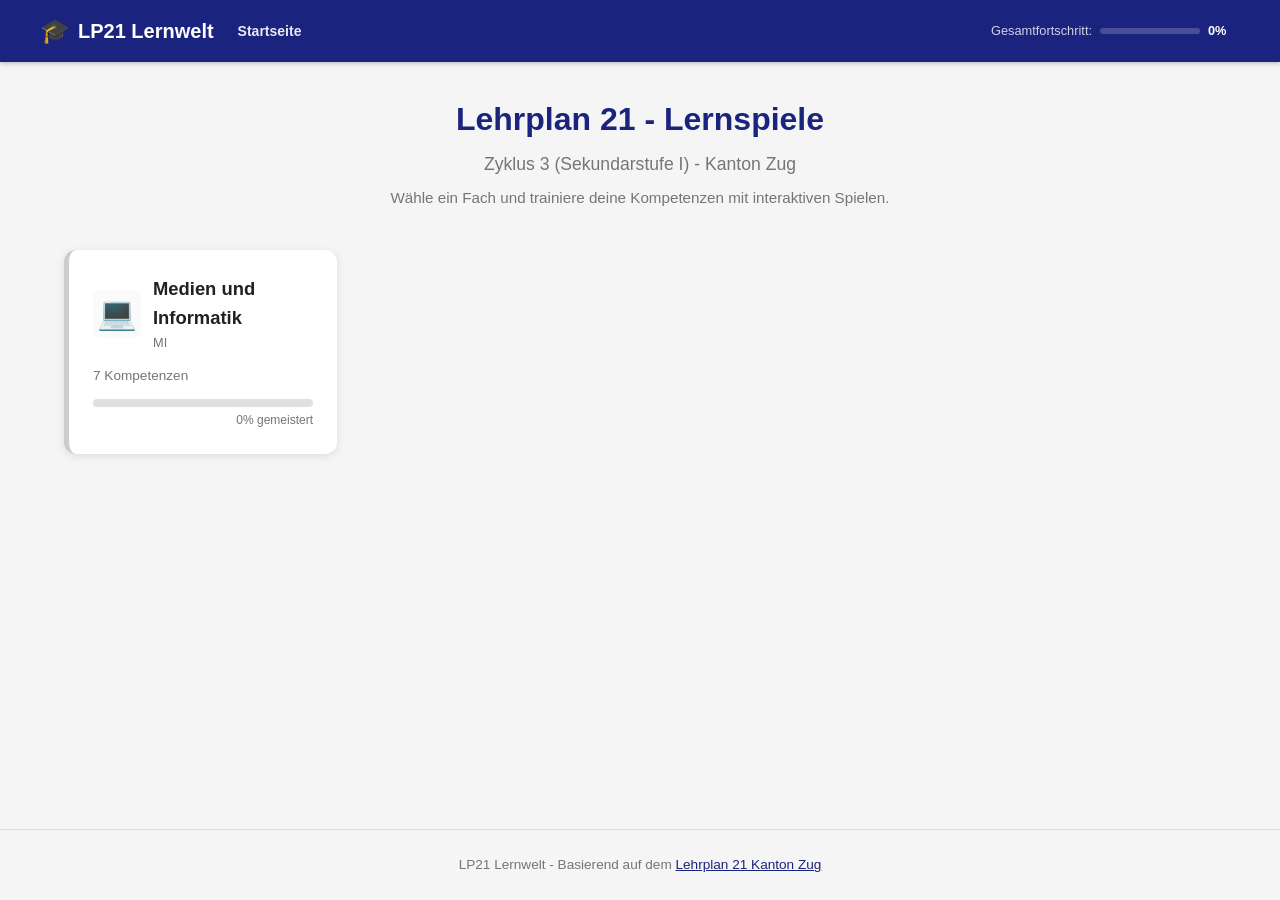
==== pages/fach.html @ 20833da2 "Initial: LP21 Lernwelt Fundament mit 10 Spieltypen und MI-Beispieldaten - index.html, fach.html, spi" ====
<!DOCTYPE html>
<html lang="de">
<head>
    <meta charset="UTF-8">
    <meta name="viewport" content="width=device-width, initial-scale=1.0">
    <title>LP21 Lernwelt</title>
    <link rel="stylesheet" href="../css/main.css">
</head>
<body>
    <header class="site-header">
        <div class="header-inner">
            <a href="../index.html" class="logo">
                <span class="logo-icon">🎓</span>
                <span class="logo-text">LP21 Lernwelt</span>
            </a>
            <nav class="breadcrumb" id="breadcrumb">
                <a href="../index.html" class="breadcrumb-item">Startseite</a>
                <span class="breadcrumb-item active" id="breadcrumbFach">Fach</span>
            </nav>
        </div>
    </header>

    <main class="container">
        <div class="fach-header" id="fachHeader">
            <span class="fach-header-icon" id="fachIcon"></span>
            <div class="fach-header-info">
                <h1 id="fachName">Lädt...</h1>
                <p id="fachDesc"></p>
            </div>
        </div>

        <div id="bereicheContainer">
            <!-- Dynamisch generiert -->
        </div>
    </main>

    <footer class="site-footer">
        <p>LP21 Lernwelt - Basierend auf dem <a href="https://zg.lehrplan.ch/" target="_blank">Lehrplan 21 Kanton Zug</a></p>
    </footer>

    <script src="../js/utils/storage.js"></script>
    <script src="../js/utils/dom-helpers.js"></script>
    <script src="../js/utils/feedback.js"></script>
    <script src="../js/game-engine.js"></script>
    <script>
        document.addEventListener('DOMContentLoaded', async () => {
            const fachId = DOM.getParam('fach');
            if (!fachId) { location.href = '../index.html'; return; }

            try {
                const data = await GameEngine.loadFaecher();
                const fach = GameEngine.findFach(data, fachId);
                if (!fach) { location.href = '../index.html'; return; }

                renderFachPage(fach);
            } catch (err) {
                document.getElementById('bereicheContainer').innerHTML =
                    '<p style="color:#f44336;">Fehler beim Laden.</p>';
                console.error(err);
            }
        });

        function renderFachPage(fach) {
            document.title = `${fach.name} - LP21 Lernwelt`;
            document.documentElement.style.setProperty('--fach-farbe', fach.farbe);

            DOM.$('#fachIcon').textContent = fach.icon;
            DOM.$('#fachName').textContent = fach.name;
            DOM.$('#fachDesc').textContent = `${fach.kuerzel} - Zyklus 3`;
            DOM.$('#breadcrumbFach').textContent = fach.name;
            DOM.$('#fachHeader').style.borderColor = fach.farbe;

            const container = DOM.$('#bereicheContainer');
            container.innerHTML = '';

            for (const bereich of fach.bereiche || []) {
                const section = DOM.create('section', { class: 'bereich-section' }, [
                    DOM.create('h2', { class: 'bereich-title', text: `${bereich.code} ${bereich.name}` })
                ]);

                const grid = DOM.create('div', { class: 'kompetenz-grid' });

                for (const k of bereich.kompetenzen || []) {
                    const progress = LP21Storage.getProgress(fach.id, k.id);

                    const card = DOM.create('a', {
                        class: 'kompetenz-card animate-fade-in',
                        href: `spiel.html?fach=${fach.id}&kompetenz=${k.id}&typ=${k.spieltyp}`
                    }, [
                        DOM.create('div', { class: 'kompetenz-code', text: k.code }),
                        DOM.create('div', { class: 'kompetenz-name', text: k.name }),
                        DOM.create('div', { class: 'kompetenz-beschreibung', text: k.beschreibung }),
                        DOM.create('div', { class: 'kompetenz-footer' }, [
                            DOM.create('span', { class: 'kompetenz-spieltyp', text: k.spieltyp }),
                            DOM.create('span', {
                                class: 'kompetenz-sterne',
                                html: Feedback.starsHTML(progress.sterne)
                            })
                        ])
                    ]);

                    grid.appendChild(card);
                }

                section.appendChild(grid);
                container.appendChild(section);
            }
        }
    </script>
</body>
</html>
---- css/main.css ----
/* === LP21 Lernwelt - Main Styles === */

:root {
    --primary: #1a237e;
    --primary-light: #534bae;
    --bg: #f5f5f5;
    --bg-card: #ffffff;
    --text: #212121;
    --text-light: #757575;
    --shadow: 0 2px 8px rgba(0,0,0,0.1);
    --shadow-hover: 0 4px 16px rgba(0,0,0,0.15);
    --radius: 12px;
    --radius-sm: 8px;
    --transition: 0.2s ease;
}

* {
    margin: 0;
    padding: 0;
    box-sizing: border-box;
}

body {
    font-family: -apple-system, BlinkMacSystemFont, 'Segoe UI', Roboto, sans-serif;
    background: var(--bg);
    color: var(--text);
    line-height: 1.6;
    min-height: 100vh;
    display: flex;
    flex-direction: column;
}

/* === Header === */
.site-header {
    background: var(--primary);
    color: white;
    padding: 0.75rem 1.5rem;
    position: sticky;
    top: 0;
    z-index: 100;
    box-shadow: 0 2px 4px rgba(0,0,0,0.2);
}

.header-inner {
    max-width: 1200px;
    margin: 0 auto;
    display: flex;
    align-items: center;
    gap: 1.5rem;
    flex-wrap: wrap;
}

.logo {
    display: flex;
    align-items: center;
    gap: 0.5rem;
    text-decoration: none;
    color: white;
    font-weight: 700;
    font-size: 1.25rem;
    flex-shrink: 0;
}

.logo-icon {
    font-size: 1.5rem;
}

.breadcrumb {
    display: flex;
    align-items: center;
    gap: 0.5rem;
    font-size: 0.875rem;
    opacity: 0.9;
}

.breadcrumb-item {
    color: rgba(255,255,255,0.7);
    text-decoration: none;
}

.breadcrumb-item:hover:not(.active) {
    color: white;
}

.breadcrumb-item.active {
    color: white;
    font-weight: 600;
}

.breadcrumb-item + .breadcrumb-item::before {
    content: "›";
    margin-right: 0.5rem;
    color: rgba(255,255,255,0.5);
}

.header-progress {
    margin-left: auto;
    display: flex;
    align-items: center;
    gap: 0.5rem;
    font-size: 0.8rem;
}

.progress-label {
    opacity: 0.8;
}

.progress-bar-mini {
    width: 100px;
    height: 6px;
    background: rgba(255,255,255,0.2);
    border-radius: 3px;
    overflow: hidden;
}

.progress-bar-fill {
    height: 100%;
    background: #4caf50;
    border-radius: 3px;
    transition: width 0.5s ease;
}

.progress-percent {
    font-weight: 600;
    min-width: 2.5em;
}

/* === Main Container === */
.container {
    max-width: 1200px;
    margin: 0 auto;
    padding: 2rem 1.5rem;
    flex: 1;
    width: 100%;
}

/* === Hero === */
.hero {
    text-align: center;
    margin-bottom: 2.5rem;
}

.hero h1 {
    font-size: 2rem;
    color: var(--primary);
    margin-bottom: 0.25rem;
}

.hero p {
    color: var(--text-light);
    font-size: 1.1rem;
}

.hero-sub {
    margin-top: 0.5rem;
    font-size: 0.95rem !important;
}

/* === Fach Grid === */
.fach-grid {
    display: grid;
    grid-template-columns: repeat(auto-fill, minmax(260px, 1fr));
    gap: 1.25rem;
}

.fach-card {
    background: var(--bg-card);
    border-radius: var(--radius);
    padding: 1.5rem;
    box-shadow: var(--shadow);
    transition: transform var(--transition), box-shadow var(--transition);
    cursor: pointer;
    text-decoration: none;
    color: inherit;
    display: flex;
    flex-direction: column;
    border-left: 5px solid var(--fach-farbe, #ccc);
}

.fach-card:hover {
    transform: translateY(-3px);
    box-shadow: var(--shadow-hover);
}

.fach-card-header {
    display: flex;
    align-items: center;
    gap: 0.75rem;
    margin-bottom: 0.75rem;
}

.fach-icon {
    font-size: 2rem;
    width: 48px;
    height: 48px;
    display: flex;
    align-items: center;
    justify-content: center;
    background: color-mix(in srgb, var(--fach-farbe, #ccc) 10%, white);
    border-radius: var(--radius-sm);
    flex-shrink: 0;
}

.fach-name {
    font-size: 1.15rem;
    font-weight: 700;
    color: var(--text);
}

.fach-kuerzel {
    font-size: 0.8rem;
    color: var(--text-light);
}

.fach-meta {
    font-size: 0.85rem;
    color: var(--text-light);
    margin-bottom: 0.75rem;
}

.fach-progress {
    margin-top: auto;
}

.progress-bar {
    width: 100%;
    height: 8px;
    background: #e0e0e0;
    border-radius: 4px;
    overflow: hidden;
    margin-bottom: 0.25rem;
}

.progress-bar .progress-bar-fill {
    background: var(--fach-farbe, #4caf50);
}

.progress-text {
    font-size: 0.75rem;
    color: var(--text-light);
    text-align: right;
}

/* === Kompetenz-Liste (fach.html) === */
.fach-header {
    display: flex;
    align-items: center;
    gap: 1rem;
    margin-bottom: 2rem;
    padding-bottom: 1rem;
    border-bottom: 3px solid var(--fach-farbe, #ccc);
}

.fach-header-icon {
    font-size: 2.5rem;
}

.fach-header-info h1 {
    font-size: 1.75rem;
    color: var(--text);
}

.fach-header-info p {
    color: var(--text-light);
}

.bereich-section {
    margin-bottom: 2rem;
}

.bereich-title {
    font-size: 1.2rem;
    color: var(--primary);
    margin-bottom: 1rem;
    padding: 0.5rem 0;
    border-bottom: 1px solid #e0e0e0;
}

.kompetenz-grid {
    display: grid;
    grid-template-columns: repeat(auto-fill, minmax(300px, 1fr));
    gap: 1rem;
}

.kompetenz-card {
    background: var(--bg-card);
    border-radius: var(--radius-sm);
    padding: 1.25rem;
    box-shadow: var(--shadow);
    transition: transform var(--transition), box-shadow var(--transition);
    cursor: pointer;
    text-decoration: none;
    color: inherit;
    display: flex;
    flex-direction: column;
    gap: 0.5rem;
}

.kompetenz-card:hover {
    transform: translateY(-2px);
    box-shadow: var(--shadow-hover);
}

.kompetenz-code {
    font-size: 0.75rem;
    font-weight: 700;
    color: var(--fach-farbe, var(--primary));
    text-transform: uppercase;
    letter-spacing: 0.05em;
}

.kompetenz-name {
    font-weight: 600;
    font-size: 0.95rem;
}

.kompetenz-beschreibung {
    font-size: 0.8rem;
    color: var(--text-light);
    display: -webkit-box;
    -webkit-line-clamp: 3;
    -webkit-box-orient: vertical;
    overflow: hidden;
}

.kompetenz-footer {
    display: flex;
    align-items: center;
    justify-content: space-between;
    margin-top: auto;
    padding-top: 0.5rem;
}

.kompetenz-spieltyp {
    font-size: 0.75rem;
    padding: 0.2rem 0.5rem;
    background: #f0f0f0;
    border-radius: 4px;
    color: var(--text-light);
}

.kompetenz-sterne {
    font-size: 1rem;
    color: #e0e0e0;
}

.kompetenz-sterne .earned {
    color: #ffc107;
}

/* === Footer === */
.site-footer {
    text-align: center;
    padding: 1.5rem;
    color: var(--text-light);
    font-size: 0.85rem;
    border-top: 1px solid #e0e0e0;
    margin-top: auto;
}

.site-footer a {
    color: var(--primary);
}

/* === Responsive === */
@media (max-width: 768px) {
    .header-inner {
        gap: 0.75rem;
    }

    .header-progress {
        display: none;
    }

    .hero h1 {
        font-size: 1.5rem;
    }

    .fach-grid {
        grid-template-columns: 1fr 1fr;
        gap: 0.75rem;
    }

    .fach-card {
        padding: 1rem;
    }

    .kompetenz-grid {
        grid-template-columns: 1fr;
    }
}

@media (max-width: 480px) {
    .fach-grid {
        grid-template-columns: 1fr;
    }

    .breadcrumb {
        display: none;
    }
}
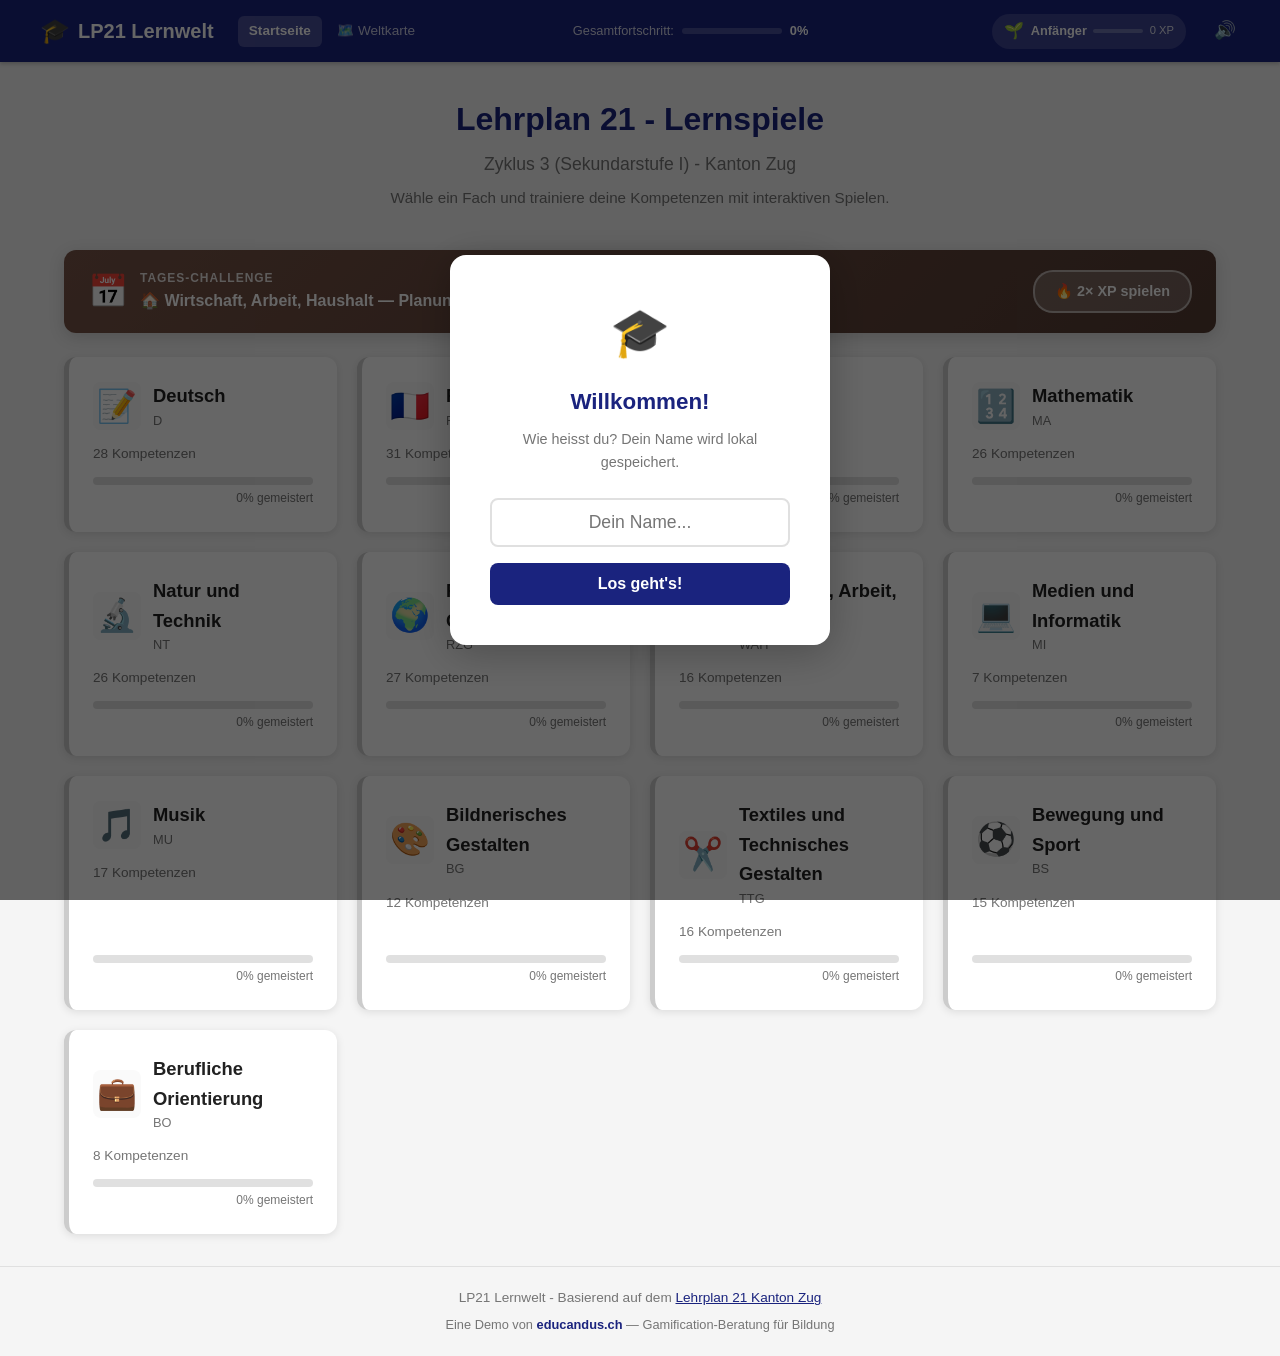
==== commit 92c721aa: "Add full gamification system (Phase 1-4) Phase 1: XP/Level-System, Streak/Combo, Sound-Effekte (Web " ====
--- a/pages/fach.html
+++ b/pages/fach.html
@@ -5,6 +5,7 @@
     <meta name="viewport" content="width=device-width, initial-scale=1.0">
     <title>LP21 Lernwelt</title>
     <link rel="stylesheet" href="../css/main.css">
+    <link rel="stylesheet" href="../css/progress-map.css">
 </head>
 <body>
     <header class="site-header">
@@ -13,10 +14,17 @@
                 <span class="logo-icon">🎓</span>
                 <span class="logo-text">LP21 Lernwelt</span>
             </a>
+            <nav class="site-nav">
+                <a href="../index.html" class="site-nav-link">Startseite</a>
+                <a href="weltkarte.html" class="site-nav-link">🗺️ Weltkarte</a>
+            </nav>
             <nav class="breadcrumb" id="breadcrumb">
                 <a href="../index.html" class="breadcrumb-item">Startseite</a>
                 <span class="breadcrumb-item active" id="breadcrumbFach">Fach</span>
             </nav>
+            <div id="playerNameContainer"></div>
+            <div id="levelBadgeContainer"></div>
+            <div id="soundToggleContainer"></div>
         </div>
     </header>
 
@@ -29,21 +37,52 @@
             </div>
         </div>
 
-        <div id="bereicheContainer">
-            <!-- Dynamisch generiert -->
+        <!-- View Toggle -->
+        <div class="view-toggle" id="viewToggle">
+            <button class="view-toggle-btn active" id="btnGrid" onclick="setView('grid')">
+                ☰ Listenansicht
+            </button>
+            <button class="view-toggle-btn" id="btnMap" onclick="setView('map')">
+                🗺️ Lernlandkarte
+            </button>
         </div>
+
+        <!-- Grid View -->
+        <div id="bereicheContainer"></div>
+
+        <!-- Map View -->
+        <div id="mapContainer" style="display:none;"></div>
     </main>
 
     <footer class="site-footer">
         <p>LP21 Lernwelt - Basierend auf dem <a href="https://zg.lehrplan.ch/" target="_blank">Lehrplan 21 Kanton Zug</a></p>
+        <p class="footer-educandus">Eine Demo von <a href="https://www.educandus.ch" target="_blank">educandus.ch</a> — Gamification-Beratung für Bildung</p>
     </footer>
 
     <script src="../js/utils/storage.js"></script>
+    <script src="../js/utils/xp-system.js"></script>
+    <script src="../js/utils/streak.js"></script>
+    <script src="../js/utils/sound.js"></script>
+    <script src="../js/utils/achievements.js"></script>
+    <script src="../js/utils/difficulty.js"></script>
+    <script src="../js/utils/player.js"></script>
+    <script src="../js/utils/daily-challenge.js"></script>
+    <script src="../js/utils/unlock-system.js"></script>
+    <script src="../js/utils/progress-map.js"></script>
+    <script src="../js/utils/story.js"></script>
     <script src="../js/utils/dom-helpers.js"></script>
     <script src="../js/utils/feedback.js"></script>
     <script src="../js/game-engine.js"></script>
     <script>
+        let _currentFach = null;
+        let _currentView = LP21Storage.getSettings().fachView || 'grid';
+        let _dailyChallenge = null;
+
         document.addEventListener('DOMContentLoaded', async () => {
+            Player.init('playerNameContainer');
+            XPSystem.renderBadge('levelBadgeContainer');
+            SoundManager.renderToggle('soundToggleContainer');
+
             const fachId = DOM.getParam('fach');
             if (!fachId) { location.href = '../index.html'; return; }
 
@@ -52,7 +91,11 @@
                 const fach = GameEngine.findFach(data, fachId);
                 if (!fach) { location.href = '../index.html'; return; }
 
-                renderFachPage(fach);
+                _currentFach = fach;
+                _dailyChallenge = DailyChallenge.getToday(data.faecher);
+
+                renderFachHeader(fach);
+                setView(_currentView);
             } catch (err) {
                 document.getElementById('bereicheContainer').innerHTML =
                     '<p style="color:#f44336;">Fehler beim Laden.</p>';
@@ -60,16 +103,35 @@
             }
         });
 
-        function renderFachPage(fach) {
+        function setView(view) {
+            _currentView = view;
+            LP21Storage.saveSetting('fachView', view);
+
+            document.getElementById('bereicheContainer').style.display = view === 'grid' ? '' : 'none';
+            document.getElementById('mapContainer').style.display = view === 'map' ? '' : 'none';
+            document.getElementById('btnGrid').classList.toggle('active', view === 'grid');
+            document.getElementById('btnMap').classList.toggle('active', view === 'map');
+
+            if (!_currentFach) return;
+
+            if (view === 'grid') {
+                renderGridView(_currentFach);
+            } else {
+                renderMapView(_currentFach);
+            }
+        }
+
+        function renderFachHeader(fach) {
             document.title = `${fach.name} - LP21 Lernwelt`;
             document.documentElement.style.setProperty('--fach-farbe', fach.farbe);
-
             DOM.$('#fachIcon').textContent = fach.icon;
             DOM.$('#fachName').textContent = fach.name;
             DOM.$('#fachDesc').textContent = `${fach.kuerzel} - Zyklus 3`;
             DOM.$('#breadcrumbFach').textContent = fach.name;
             DOM.$('#fachHeader').style.borderColor = fach.farbe;
+        }
 
+        function renderGridView(fach) {
             const container = DOM.$('#bereicheContainer');
             container.innerHTML = '';
 
@@ -77,35 +139,55 @@
                 const section = DOM.create('section', { class: 'bereich-section' }, [
                     DOM.create('h2', { class: 'bereich-title', text: `${bereich.code} ${bereich.name}` })
                 ]);
+                const grid = DOM.create('div', { class: 'kompetenz-grid' });
+                const kompetenzen = bereich.kompetenzen || [];
 
-                const grid = DOM.create('div', { class: 'kompetenz-grid' });
+                kompetenzen.forEach((k, i) => {
+                    const progress = LP21Storage.getProgress(fach.id, k.id);
+                    const unlocked = UnlockSystem.isEnabled()
+                        ? UnlockSystem.isUnlocked(fach.id, kompetenzen, i)
+                        : true;
+                    const isDaily = _dailyChallenge
+                        && _dailyChallenge.fachId === fach.id
+                        && _dailyChallenge.kompetenzId === k.id;
 
-                for (const k of bereich.kompetenzen || []) {
-                    const progress = LP21Storage.getProgress(fach.id, k.id);
-
-                    const card = DOM.create('a', {
-                        class: 'kompetenz-card animate-fade-in',
-                        href: `spiel.html?fach=${fach.id}&kompetenz=${k.id}&typ=${k.spieltyp}`
-                    }, [
-                        DOM.create('div', { class: 'kompetenz-code', text: k.code }),
-                        DOM.create('div', { class: 'kompetenz-name', text: k.name }),
-                        DOM.create('div', { class: 'kompetenz-beschreibung', text: k.beschreibung }),
-                        DOM.create('div', { class: 'kompetenz-footer' }, [
-                            DOM.create('span', { class: 'kompetenz-spieltyp', text: k.spieltyp }),
-                            DOM.create('span', {
-                                class: 'kompetenz-sterne',
-                                html: Feedback.starsHTML(progress.sterne)
-                            })
-                        ])
-                    ]);
-
-                    grid.appendChild(card);
-                }
+                    if (unlocked) {
+                        const card = DOM.create('a', {
+                            class: `kompetenz-card animate-fade-in${isDaily ? ' kompetenz-card-daily' : ''}`,
+                            href: `spiel.html?fach=${fach.id}&kompetenz=${k.id}&typ=${k.spieltyp}${isDaily ? '&daily=1' : ''}`
+                        }, [
+                            DOM.create('div', { class: 'kompetenz-code', text: k.code }),
+                            DOM.create('div', { class: 'kompetenz-name', text: k.name }),
+                            DOM.create('div', { class: 'kompetenz-beschreibung', text: k.beschreibung }),
+                            DOM.create('div', { class: 'kompetenz-footer' }, [
+                                DOM.create('span', { class: 'kompetenz-spieltyp', text: k.spieltyp }),
+                                DOM.create('span', {
+                                    class: 'kompetenz-sterne',
+                                    html: Feedback.starsHTML(progress.sterne)
+                                })
+                            ]),
+                            ...(isDaily ? [DOM.create('div', { class: 'kompetenz-daily-badge', text: '📅 Tages-Challenge · 2× XP' })] : [])
+                        ]);
+                        grid.appendChild(card);
+                    } else {
+                        const locked = DOM.create('div', { class: 'kompetenz-card kompetenz-card-locked' }, [
+                            DOM.create('div', { class: 'kompetenz-code', text: k.code }),
+                            DOM.create('div', { class: 'kompetenz-name', text: k.name }),
+                            DOM.create('div', { class: 'kompetenz-lock-info', text: '🔒 Schliesse die vorherige Kompetenz ab (1 Stern)' })
+                        ]);
+                        grid.appendChild(locked);
+                    }
+                });
 
                 section.appendChild(grid);
                 container.appendChild(section);
             }
         }
+
+        function renderMapView(fach) {
+            const container = DOM.$('#mapContainer');
+            ProgressMap.render(container, fach, _dailyChallenge);
+        }
     </script>
 </body>
 </html>
--- a/css/main.css
+++ b/css/main.css
@@ -30,6 +30,35 @@
     flex-direction: column;
 }
 
+/* === Site Navigation (inside header) === */
+.site-nav {
+    display: flex;
+    align-items: center;
+    gap: 0.25rem;
+}
+
+.site-nav-link {
+    color: rgba(255,255,255,0.75);
+    text-decoration: none;
+    font-size: 0.85rem;
+    font-weight: 500;
+    padding: 0.3rem 0.7rem;
+    border-radius: 6px;
+    transition: all 0.2s;
+    white-space: nowrap;
+}
+
+.site-nav-link:hover {
+    color: white;
+    background: rgba(255,255,255,0.15);
+}
+
+.site-nav-link.active {
+    color: white;
+    background: rgba(255,255,255,0.2);
+    font-weight: 600;
+}
+
 /* === Header === */
 .site-header {
     background: var(--primary);
@@ -241,6 +270,111 @@
     text-align: right;
 }
 
+/* === Daily Challenge Banner === */
+#dailyBannerContainer {
+    margin-bottom: 1.5rem;
+}
+
+.daily-banner {
+    background: linear-gradient(135deg, var(--daily-color, #ff9800), color-mix(in srgb, var(--daily-color, #ff9800) 70%, #000));
+    border-radius: var(--radius);
+    padding: 1rem 1.5rem;
+    color: white;
+    box-shadow: 0 4px 16px rgba(0,0,0,0.15);
+}
+
+.daily-banner-done {
+    opacity: 0.7;
+}
+
+.daily-banner-inner {
+    display: flex;
+    align-items: center;
+    justify-content: space-between;
+    gap: 1rem;
+    flex-wrap: wrap;
+}
+
+.daily-banner-left {
+    display: flex;
+    align-items: center;
+    gap: 0.75rem;
+}
+
+.daily-icon {
+    font-size: 2rem;
+    flex-shrink: 0;
+}
+
+.daily-label {
+    font-size: 0.75rem;
+    font-weight: 700;
+    text-transform: uppercase;
+    letter-spacing: 0.08em;
+    opacity: 0.85;
+}
+
+.daily-name {
+    font-size: 1rem;
+    font-weight: 600;
+}
+
+.daily-play-btn {
+    display: inline-flex;
+    align-items: center;
+    padding: 0.5rem 1.25rem;
+    background: rgba(255,255,255,0.2);
+    border: 2px solid rgba(255,255,255,0.5);
+    border-radius: 20px;
+    color: white;
+    text-decoration: none;
+    font-weight: 700;
+    font-size: 0.9rem;
+    transition: background 0.2s;
+    white-space: nowrap;
+}
+
+.daily-play-btn:hover {
+    background: rgba(255,255,255,0.35);
+}
+
+.daily-done {
+    font-size: 0.95rem;
+    font-weight: 600;
+    opacity: 0.9;
+}
+
+/* === Locked Kompetenz Card === */
+.kompetenz-card-locked {
+    opacity: 0.45;
+    cursor: not-allowed;
+    pointer-events: none;
+    background: #f5f5f5;
+}
+
+.kompetenz-lock-info {
+    font-size: 0.78rem;
+    color: var(--text-light);
+    margin-top: 0.25rem;
+}
+
+/* === Daily Challenge Card Badge === */
+.kompetenz-card-daily {
+    border-left: 4px solid #ff9800 !important;
+    box-shadow: 0 2px 12px rgba(255,152,0,0.2);
+}
+
+.kompetenz-daily-badge {
+    font-size: 0.72rem;
+    color: #e65100;
+    font-weight: 700;
+    margin-top: 0.25rem;
+    padding: 0.2rem 0.5rem;
+    background: #fff3e0;
+    border-radius: 4px;
+    display: inline-block;
+}
+
 /* === Kompetenz-Liste (fach.html) === */
 .fach-header {
     display: flex;
@@ -348,10 +482,188 @@
     color: #ffc107;
 }
 
+/* === Level Badge (Header) === */
+#levelBadgeContainer {
+    margin-left: auto;
+    display: flex;
+    align-items: center;
+    gap: 0.5rem;
+}
+
+.level-badge {
+    display: flex;
+    align-items: center;
+    gap: 0.4rem;
+    background: rgba(255,255,255,0.15);
+    border-radius: 20px;
+    padding: 0.3rem 0.75rem;
+    font-size: 0.8rem;
+    color: white;
+    white-space: nowrap;
+}
+
+.level-icon {
+    font-size: 1rem;
+}
+
+.level-name {
+    font-weight: 600;
+}
+
+.xp-bar {
+    width: 50px;
+    height: 4px;
+    background: rgba(255,255,255,0.25);
+    border-radius: 2px;
+    overflow: hidden;
+}
+
+.xp-bar-fill {
+    height: 100%;
+    background: #ffc107;
+    border-radius: 2px;
+    transition: width 0.5s ease;
+}
+
+.xp-text {
+    font-size: 0.7rem;
+    opacity: 0.85;
+}
+
+/* === Player Name === */
+.player-greeting {
+    font-size: 0.8rem;
+    color: rgba(255,255,255,0.85);
+    white-space: nowrap;
+    cursor: pointer;
+    padding: 0.25rem 0.5rem;
+    border-radius: 4px;
+    transition: background 0.2s;
+}
+
+.player-greeting:hover {
+    background: rgba(255,255,255,0.15);
+}
+
+/* === Name Modal === */
+.name-modal-overlay {
+    position: fixed;
+    inset: 0;
+    background: rgba(0,0,0,0.6);
+    display: flex;
+    align-items: center;
+    justify-content: center;
+    z-index: 600;
+    opacity: 0;
+    visibility: hidden;
+    transition: all 0.3s ease;
+}
+
+.name-modal-overlay.visible {
+    opacity: 1;
+    visibility: visible;
+}
+
+.name-modal-card {
+    background: white;
+    border-radius: 16px;
+    padding: 2.5rem;
+    text-align: center;
+    max-width: 380px;
+    width: 90%;
+    box-shadow: 0 8px 40px rgba(0,0,0,0.25);
+    transform: scale(0.9);
+    transition: transform 0.3s ease;
+}
+
+.name-modal-overlay.visible .name-modal-card {
+    transform: scale(1);
+}
+
+.name-modal-icon {
+    font-size: 3rem;
+    margin-bottom: 0.75rem;
+}
+
+.name-modal-title {
+    font-size: 1.4rem;
+    font-weight: 700;
+    color: var(--primary);
+    margin-bottom: 0.5rem;
+}
+
+.name-modal-sub {
+    color: var(--text-light);
+    font-size: 0.9rem;
+    margin-bottom: 1.5rem;
+}
+
+.name-modal-input {
+    width: 100%;
+    padding: 0.75rem 1rem;
+    font-size: 1.1rem;
+    border: 2px solid #e0e0e0;
+    border-radius: 8px;
+    outline: none;
+    text-align: center;
+    font-family: inherit;
+    transition: border-color 0.2s;
+    margin-bottom: 1rem;
+}
+
+.name-modal-input:focus {
+    border-color: var(--primary);
+}
+
+.name-modal-btn {
+    width: 100%;
+    padding: 0.75rem;
+    background: var(--primary);
+    color: white;
+    border: none;
+    border-radius: 8px;
+    font-size: 1rem;
+    font-weight: 600;
+    cursor: pointer;
+    transition: filter 0.2s;
+}
+
+.name-modal-btn:hover {
+    filter: brightness(1.1);
+}
+
+/* === Sound Toggle === */
+#soundToggleContainer {
+    display: flex;
+    align-items: center;
+}
+
+.sound-toggle {
+    background: none;
+    border: none;
+    font-size: 1.1rem;
+    cursor: pointer;
+    padding: 0.25rem;
+    border-radius: 4px;
+    line-height: 1;
+    transition: opacity 0.2s;
+}
+
+.sound-toggle:hover {
+    opacity: 0.75;
+}
+
+/* === Player Name === */
+.player-name {
+    font-size: 0.8rem;
+    color: rgba(255,255,255,0.85);
+    white-space: nowrap;
+}
+
 /* === Footer === */
 .site-footer {
     text-align: center;
-    padding: 1.5rem;
+    padding: 1.25rem 1.5rem;
     color: var(--text-light);
     font-size: 0.85rem;
     border-top: 1px solid #e0e0e0;
@@ -362,13 +674,45 @@
     color: var(--primary);
 }
 
+.footer-educandus {
+    margin-top: 0.4rem;
+    font-size: 0.8rem;
+}
+
+.footer-educandus a {
+    color: var(--primary);
+    font-weight: 600;
+    text-decoration: none;
+}
+
+.footer-educandus a:hover {
+    text-decoration: underline;
+}
+
 /* === Responsive === */
 @media (max-width: 768px) {
     .header-inner {
-        gap: 0.75rem;
+        gap: 0.5rem;
     }
 
     .header-progress {
+        display: none;
+    }
+
+    .site-nav {
+        gap: 0.1rem;
+    }
+
+    .site-nav-link {
+        font-size: 0.75rem;
+        padding: 0.25rem 0.45rem;
+    }
+
+    .player-greeting {
+        display: none;
+    }
+
+    .xp-bar, .xp-text {
         display: none;
     }
 
@@ -398,4 +742,8 @@
     .breadcrumb {
         display: none;
     }
-}
+
+    .site-nav .site-nav-link:not(.active) {
+        display: none;
+    }
+}
--- a/css/progress-map.css
+++ b/css/progress-map.css
@@ -0,0 +1,225 @@
+/* === LP21 Lernwelt - Progress Map (Lernlandkarte) === */
+
+.progress-map {
+    display: flex;
+    flex-direction: column;
+    gap: 2rem;
+}
+
+/* === Section (one per Bereich) === */
+.map-section {
+    background: var(--bg-card);
+    border-radius: var(--radius);
+    padding: 1.5rem;
+    box-shadow: var(--shadow);
+}
+
+.map-section-title {
+    font-size: 1rem;
+    font-weight: 700;
+    color: var(--primary);
+    margin-bottom: 1.25rem;
+    padding-bottom: 0.5rem;
+    border-bottom: 2px solid var(--fach-farbe, #e0e0e0);
+}
+
+/* === Path (horizontal scroll on mobile) === */
+.map-path {
+    display: flex;
+    align-items: flex-start;
+    gap: 0;
+    overflow-x: auto;
+    padding-bottom: 0.5rem;
+    scrollbar-width: thin;
+}
+
+/* === Connector line between nodes === */
+.map-connector {
+    flex-shrink: 0;
+    width: 32px;
+    height: 3px;
+    background: #e0e0e0;
+    margin-top: 30px; /* align with center of node */
+    align-self: flex-start;
+}
+
+.map-connector-active {
+    background: var(--fach-farbe, #ccc);
+}
+
+/* === Node === */
+.map-node {
+    flex-shrink: 0;
+    display: flex;
+    flex-direction: column;
+    align-items: center;
+    gap: 0.4rem;
+    width: 90px;
+    text-decoration: none;
+    color: inherit;
+    cursor: pointer;
+    transition: transform 0.2s;
+}
+
+.map-node:hover.map-node-open .map-node-inner,
+.map-node:hover.map-node-bronze .map-node-inner,
+.map-node:hover.map-node-silver .map-node-inner,
+.map-node:hover.map-node-gold .map-node-inner {
+    transform: translateY(-4px);
+    box-shadow: 0 6px 20px rgba(0,0,0,0.2);
+}
+
+.map-node-inner {
+    width: 60px;
+    height: 60px;
+    border-radius: 50%;
+    display: flex;
+    flex-direction: column;
+    align-items: center;
+    justify-content: center;
+    position: relative;
+    transition: all 0.2s;
+    box-shadow: var(--shadow);
+}
+
+/* Node states */
+.map-node-locked .map-node-inner {
+    background: #f0f0f0;
+    border: 3px solid #e0e0e0;
+    cursor: default;
+}
+
+.map-node-open .map-node-inner {
+    background: white;
+    border: 3px solid var(--fach-farbe, #ccc);
+}
+
+.map-node-bronze .map-node-inner {
+    background: linear-gradient(135deg, #cd7f32, #e8a96e);
+    border: 3px solid #cd7f32;
+}
+
+.map-node-silver .map-node-inner {
+    background: linear-gradient(135deg, #9e9e9e, #e0e0e0);
+    border: 3px solid #9e9e9e;
+}
+
+.map-node-gold .map-node-inner {
+    background: linear-gradient(135deg, #ffc107, #fff176);
+    border: 3px solid #ffc107;
+    box-shadow: 0 2px 12px rgba(255,193,7,0.4);
+}
+
+/* Daily challenge highlight */
+.map-node-daily .map-node-inner {
+    outline: 3px solid #ff9800;
+    outline-offset: 3px;
+}
+
+.map-node-code {
+    font-size: 0.6rem;
+    font-weight: 700;
+    color: inherit;
+    text-align: center;
+    line-height: 1.2;
+}
+
+.map-node-locked .map-node-code {
+    color: #bbb;
+}
+
+.map-node-bronze .map-node-code,
+.map-node-silver .map-node-code,
+.map-node-gold .map-node-code {
+    color: rgba(0,0,0,0.7);
+}
+
+.map-node-stars {
+    font-size: 0.5rem;
+    line-height: 1;
+}
+
+.map-node-stars .star-filled { color: rgba(0,0,0,0.6); }
+.map-node-stars .star-empty { color: rgba(0,0,0,0.2); }
+
+.map-node-bronze .map-node-stars .star-filled,
+.map-node-silver .map-node-stars .star-filled,
+.map-node-gold .map-node-stars .star-filled {
+    color: rgba(0,0,0,0.5);
+}
+
+.map-node-lock,
+.map-node-daily-badge {
+    position: absolute;
+    font-size: 0.8rem;
+    bottom: -4px;
+    right: -4px;
+    background: white;
+    border-radius: 50%;
+    width: 18px;
+    height: 18px;
+    display: flex;
+    align-items: center;
+    justify-content: center;
+    box-shadow: 0 1px 4px rgba(0,0,0,0.2);
+    font-size: 0.65rem;
+}
+
+.map-node-label {
+    font-size: 0.65rem;
+    color: var(--text-light);
+    text-align: center;
+    max-width: 90px;
+    line-height: 1.3;
+    display: -webkit-box;
+    -webkit-line-clamp: 2;
+    -webkit-box-orient: vertical;
+    overflow: hidden;
+}
+
+.map-node-locked .map-node-label {
+    color: #ccc;
+}
+
+/* === View Toggle === */
+.view-toggle {
+    display: flex;
+    gap: 0.5rem;
+    margin-bottom: 1.5rem;
+}
+
+.view-toggle-btn {
+    display: flex;
+    align-items: center;
+    gap: 0.3rem;
+    padding: 0.4rem 0.9rem;
+    border: 2px solid #e0e0e0;
+    border-radius: 20px;
+    background: white;
+    font-size: 0.85rem;
+    cursor: pointer;
+    transition: all 0.2s;
+    color: var(--text-light);
+    font-weight: 500;
+}
+
+.view-toggle-btn.active {
+    border-color: var(--fach-farbe, var(--primary));
+    background: var(--fach-farbe, var(--primary));
+    color: white;
+}
+
+/* === Responsive === */
+@media (max-width: 600px) {
+    .map-node {
+        width: 70px;
+    }
+    .map-node-inner {
+        width: 48px;
+        height: 48px;
+    }
+    .map-connector {
+        width: 20px;
+        margin-top: 24px;
+    }
+}
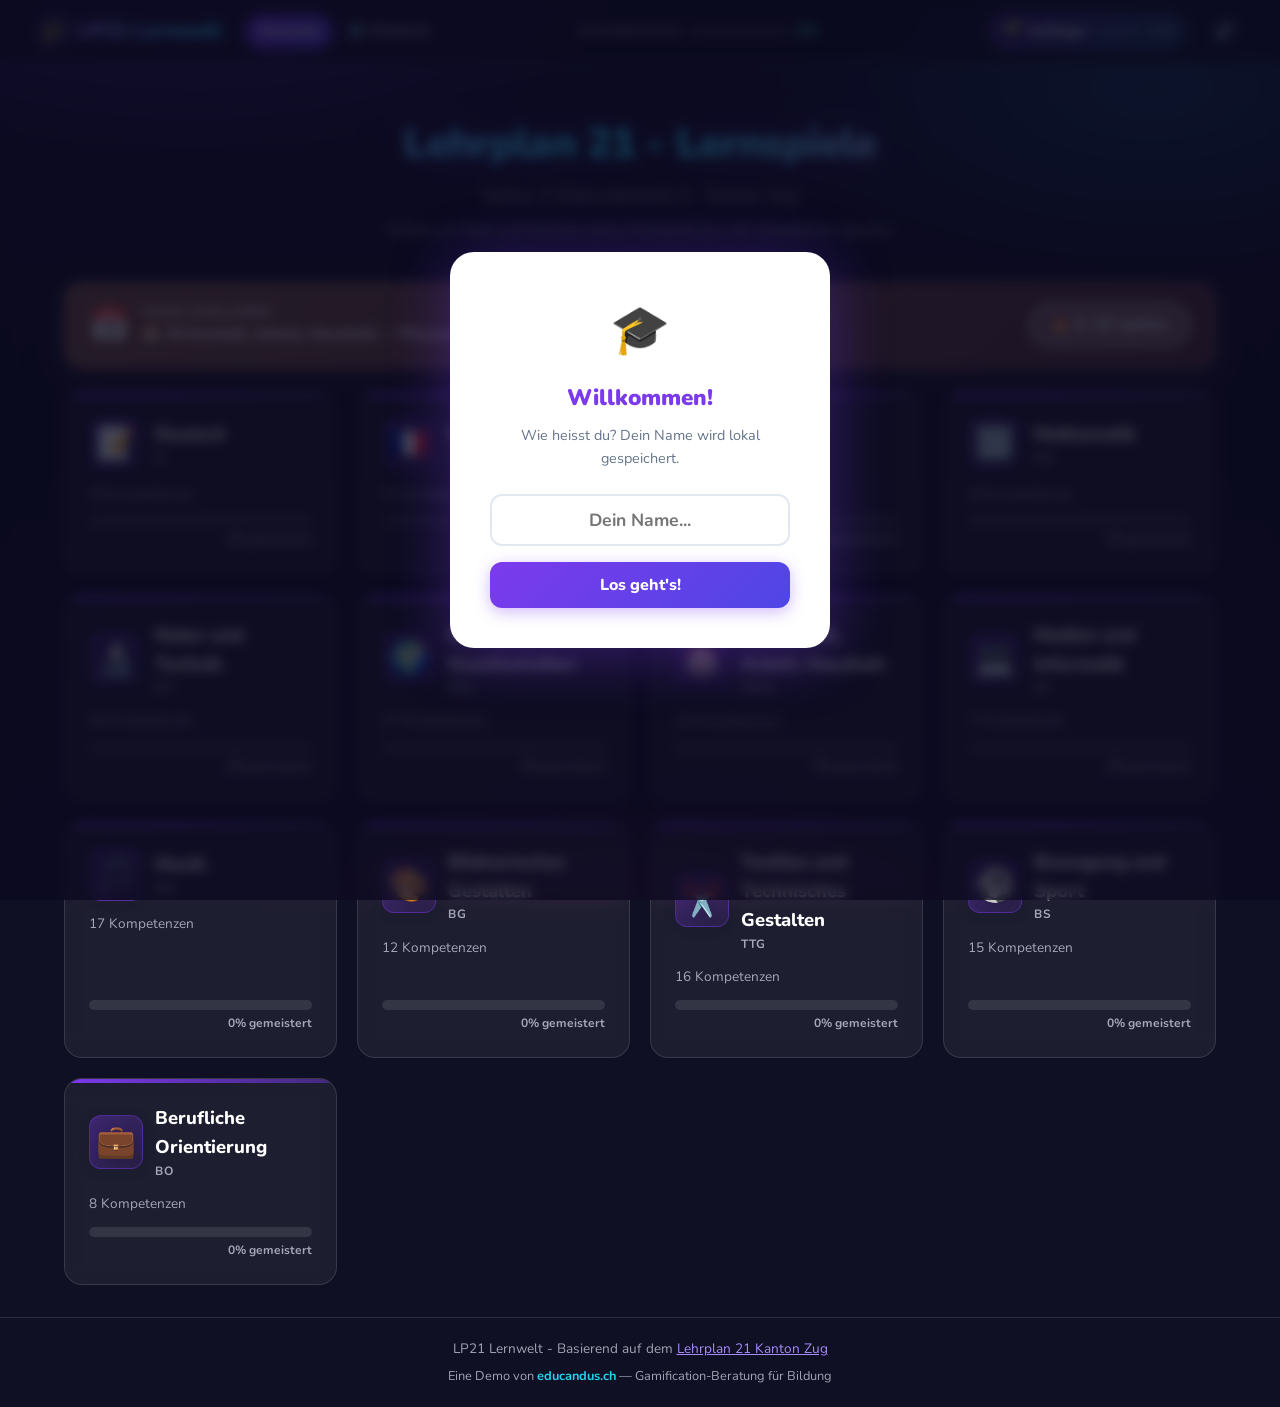
==== commit 4f772d32: "Neues visuelles Design: dunkler Gaming-Look mit Neon-Akzenten - Dunkles Farbschema mit Violett/Cyan-" ====
--- a/pages/fach.html
+++ b/pages/fach.html
@@ -4,6 +4,9 @@
     <meta charset="UTF-8">
     <meta name="viewport" content="width=device-width, initial-scale=1.0">
     <title>LP21 Lernwelt</title>
+    <link rel="preconnect" href="https://fonts.googleapis.com">
+    <link rel="preconnect" href="https://fonts.gstatic.com" crossorigin>
+    <link href="https://fonts.googleapis.com/css2?family=Nunito:wght@400;600;700;800;900&display=swap" rel="stylesheet">
     <link rel="stylesheet" href="../css/main.css">
     <link rel="stylesheet" href="../css/progress-map.css">
 </head>
--- a/css/main.css
+++ b/css/main.css
@@ -1,17 +1,25 @@
 /* === LP21 Lernwelt - Main Styles === */
+/* Design: "Arcade" – dunkler Gaming-Look mit Neon-Akzenten, helle Spielkarten */
 
 :root {
-    --primary: #1a237e;
-    --primary-light: #534bae;
-    --bg: #f5f5f5;
+    --primary: #7c3aed;
+    --primary-light: #a78bfa;
+    --accent: #22d3ee;
+    --gold: #fbbf24;
+    --bg: #0f1023;
     --bg-card: #ffffff;
-    --text: #212121;
-    --text-light: #757575;
-    --shadow: 0 2px 8px rgba(0,0,0,0.1);
-    --shadow-hover: 0 4px 16px rgba(0,0,0,0.15);
-    --radius: 12px;
-    --radius-sm: 8px;
+    --text: #1e293b;
+    --text-light: #64748b;
+    --text-on-dark: #eef2ff;
+    --text-on-dark-dim: rgba(238, 242, 255, 0.65);
+    --glass: rgba(255, 255, 255, 0.06);
+    --glass-border: rgba(255, 255, 255, 0.12);
+    --shadow: 0 4px 16px rgba(0, 0, 0, 0.25);
+    --shadow-hover: 0 12px 32px rgba(0, 0, 0, 0.35);
+    --radius: 18px;
+    --radius-sm: 12px;
     --transition: 0.2s ease;
+    --font: 'Nunito', -apple-system, BlinkMacSystemFont, 'Segoe UI', Roboto, sans-serif;
 }
 
 * {
@@ -21,14 +29,38 @@
 }
 
 body {
-    font-family: -apple-system, BlinkMacSystemFont, 'Segoe UI', Roboto, sans-serif;
+    font-family: var(--font);
     background: var(--bg);
-    color: var(--text);
+    color: var(--text-on-dark);
     line-height: 1.6;
     min-height: 100vh;
     display: flex;
     flex-direction: column;
-}
+    position: relative;
+}
+
+/* Leuchtende Farbverläufe im Hintergrund */
+body::before {
+    content: '';
+    position: fixed;
+    inset: 0;
+    z-index: -1;
+    background:
+        radial-gradient(ellipse 60% 40% at 15% -5%, rgba(124, 58, 237, 0.35), transparent 60%),
+        radial-gradient(ellipse 50% 35% at 90% 10%, rgba(34, 211, 238, 0.18), transparent 60%),
+        radial-gradient(ellipse 55% 40% at 50% 110%, rgba(236, 72, 153, 0.16), transparent 60%),
+        linear-gradient(180deg, #12132e 0%, #0f1023 50%, #131029 100%);
+}
+
+/* Custom Scrollbar */
+::-webkit-scrollbar { width: 10px; height: 10px; }
+::-webkit-scrollbar-track { background: rgba(255,255,255,0.04); }
+::-webkit-scrollbar-thumb {
+    background: linear-gradient(180deg, #7c3aed, #4f46e5);
+    border-radius: 5px;
+}
+
+::selection { background: rgba(124, 58, 237, 0.5); color: white; }
 
 /* === Site Navigation (inside header) === */
 .site-nav {
@@ -38,36 +70,38 @@
 }
 
 .site-nav-link {
-    color: rgba(255,255,255,0.75);
+    color: var(--text-on-dark-dim);
     text-decoration: none;
     font-size: 0.85rem;
-    font-weight: 500;
-    padding: 0.3rem 0.7rem;
-    border-radius: 6px;
+    font-weight: 700;
+    padding: 0.35rem 0.8rem;
+    border-radius: 999px;
     transition: all 0.2s;
     white-space: nowrap;
 }
 
 .site-nav-link:hover {
     color: white;
-    background: rgba(255,255,255,0.15);
+    background: rgba(255,255,255,0.12);
 }
 
 .site-nav-link.active {
     color: white;
-    background: rgba(255,255,255,0.2);
-    font-weight: 600;
+    background: linear-gradient(135deg, rgba(124,58,237,0.85), rgba(79,70,229,0.85));
+    box-shadow: 0 2px 12px rgba(124, 58, 237, 0.45);
 }
 
 /* === Header === */
 .site-header {
-    background: var(--primary);
+    background: rgba(15, 16, 35, 0.75);
+    backdrop-filter: blur(14px);
+    -webkit-backdrop-filter: blur(14px);
     color: white;
     padding: 0.75rem 1.5rem;
     position: sticky;
     top: 0;
     z-index: 100;
-    box-shadow: 0 2px 4px rgba(0,0,0,0.2);
+    border-bottom: 1px solid var(--glass-border);
 }
 
 .header-inner {
@@ -85,13 +119,21 @@
     gap: 0.5rem;
     text-decoration: none;
     color: white;
-    font-weight: 700;
+    font-weight: 900;
     font-size: 1.25rem;
     flex-shrink: 0;
 }
 
+.logo-text {
+    background: linear-gradient(90deg, #a78bfa, #22d3ee);
+    -webkit-background-clip: text;
+    background-clip: text;
+    -webkit-text-fill-color: transparent;
+}
+
 .logo-icon {
     font-size: 1.5rem;
+    filter: drop-shadow(0 0 8px rgba(167, 139, 250, 0.6));
 }
 
 .breadcrumb {
@@ -103,7 +145,7 @@
 }
 
 .breadcrumb-item {
-    color: rgba(255,255,255,0.7);
+    color: var(--text-on-dark-dim);
     text-decoration: none;
 }
 
@@ -113,13 +155,13 @@
 
 .breadcrumb-item.active {
     color: white;
-    font-weight: 600;
+    font-weight: 700;
 }
 
 .breadcrumb-item + .breadcrumb-item::before {
     content: "›";
     margin-right: 0.5rem;
-    color: rgba(255,255,255,0.5);
+    color: rgba(255,255,255,0.4);
 }
 
 .header-progress {
@@ -131,27 +173,29 @@
 }
 
 .progress-label {
-    opacity: 0.8;
+    opacity: 0.75;
 }
 
 .progress-bar-mini {
     width: 100px;
-    height: 6px;
-    background: rgba(255,255,255,0.2);
-    border-radius: 3px;
+    height: 8px;
+    background: rgba(255,255,255,0.15);
+    border-radius: 4px;
     overflow: hidden;
 }
 
 .progress-bar-fill {
     height: 100%;
-    background: #4caf50;
-    border-radius: 3px;
+    background: linear-gradient(90deg, #34d399, #22d3ee);
+    border-radius: 4px;
     transition: width 0.5s ease;
+    box-shadow: 0 0 8px rgba(52, 211, 153, 0.6);
 }
 
 .progress-percent {
-    font-weight: 600;
+    font-weight: 800;
     min-width: 2.5em;
+    color: #34d399;
 }
 
 /* === Main Container === */
@@ -167,16 +211,23 @@
 .hero {
     text-align: center;
     margin-bottom: 2.5rem;
+    padding-top: 1rem;
 }
 
 .hero h1 {
-    font-size: 2rem;
-    color: var(--primary);
+    font-size: 2.6rem;
+    font-weight: 900;
+    letter-spacing: -0.02em;
     margin-bottom: 0.25rem;
+    background: linear-gradient(90deg, #a78bfa 0%, #22d3ee 50%, #f472b6 100%);
+    -webkit-background-clip: text;
+    background-clip: text;
+    -webkit-text-fill-color: transparent;
+    filter: drop-shadow(0 4px 24px rgba(124, 58, 237, 0.35));
 }
 
 .hero p {
-    color: var(--text-light);
+    color: var(--text-on-dark-dim);
     font-size: 1.1rem;
 }
 
@@ -193,22 +244,38 @@
 }
 
 .fach-card {
-    background: var(--bg-card);
+    background: var(--glass);
+    backdrop-filter: blur(10px);
+    -webkit-backdrop-filter: blur(10px);
+    border: 1px solid var(--glass-border);
     border-radius: var(--radius);
     padding: 1.5rem;
-    box-shadow: var(--shadow);
-    transition: transform var(--transition), box-shadow var(--transition);
+    transition: transform var(--transition), box-shadow var(--transition), border-color var(--transition), background var(--transition);
     cursor: pointer;
     text-decoration: none;
-    color: inherit;
+    color: var(--text-on-dark);
     display: flex;
     flex-direction: column;
-    border-left: 5px solid var(--fach-farbe, #ccc);
+    position: relative;
+    overflow: hidden;
+}
+
+/* Farbiger Glow-Streifen oben */
+.fach-card::before {
+    content: '';
+    position: absolute;
+    top: 0;
+    left: 0;
+    right: 0;
+    height: 4px;
+    background: linear-gradient(90deg, var(--fach-farbe, #7c3aed), color-mix(in srgb, var(--fach-farbe, #7c3aed) 40%, transparent));
 }
 
 .fach-card:hover {
-    transform: translateY(-3px);
-    box-shadow: var(--shadow-hover);
+    transform: translateY(-5px) scale(1.01);
+    background: rgba(255, 255, 255, 0.09);
+    border-color: color-mix(in srgb, var(--fach-farbe, #7c3aed) 60%, transparent);
+    box-shadow: 0 12px 36px color-mix(in srgb, var(--fach-farbe, #7c3aed) 30%, transparent);
 }
 
 .fach-card-header {
@@ -220,30 +287,40 @@
 
 .fach-icon {
     font-size: 2rem;
-    width: 48px;
-    height: 48px;
+    width: 54px;
+    height: 54px;
     display: flex;
     align-items: center;
     justify-content: center;
-    background: color-mix(in srgb, var(--fach-farbe, #ccc) 10%, white);
+    background: linear-gradient(135deg, color-mix(in srgb, var(--fach-farbe, #7c3aed) 35%, transparent), color-mix(in srgb, var(--fach-farbe, #7c3aed) 12%, transparent));
+    border: 1px solid color-mix(in srgb, var(--fach-farbe, #7c3aed) 40%, transparent);
     border-radius: var(--radius-sm);
     flex-shrink: 0;
+    filter: drop-shadow(0 2px 6px rgba(0,0,0,0.3));
+    transition: transform var(--transition);
+}
+
+.fach-card:hover .fach-icon {
+    transform: scale(1.12) rotate(-4deg);
 }
 
 .fach-name {
     font-size: 1.15rem;
+    font-weight: 800;
+    color: white;
+}
+
+.fach-kuerzel {
+    font-size: 0.75rem;
     font-weight: 700;
-    color: var(--text);
-}
-
-.fach-kuerzel {
-    font-size: 0.8rem;
-    color: var(--text-light);
+    color: var(--fach-farbe, var(--text-on-dark-dim));
+    text-transform: uppercase;
+    letter-spacing: 0.08em;
 }
 
 .fach-meta {
     font-size: 0.85rem;
-    color: var(--text-light);
+    color: var(--text-on-dark-dim);
     margin-bottom: 0.75rem;
 }
 
@@ -253,20 +330,23 @@
 
 .progress-bar {
     width: 100%;
-    height: 8px;
-    background: #e0e0e0;
-    border-radius: 4px;
+    height: 10px;
+    background: rgba(255,255,255,0.1);
+    border-radius: 5px;
     overflow: hidden;
     margin-bottom: 0.25rem;
 }
 
 .progress-bar .progress-bar-fill {
-    background: var(--fach-farbe, #4caf50);
+    background: linear-gradient(90deg, var(--fach-farbe, #34d399), color-mix(in srgb, var(--fach-farbe, #34d399) 60%, white));
+    box-shadow: 0 0 10px color-mix(in srgb, var(--fach-farbe, #34d399) 70%, transparent);
+    position: relative;
 }
 
 .progress-text {
     font-size: 0.75rem;
-    color: var(--text-light);
+    font-weight: 700;
+    color: var(--text-on-dark-dim);
     text-align: right;
 }
 
@@ -276,15 +356,41 @@
 }
 
 .daily-banner {
-    background: linear-gradient(135deg, var(--daily-color, #ff9800), color-mix(in srgb, var(--daily-color, #ff9800) 70%, #000));
+    background: linear-gradient(135deg, var(--daily-color, #ff9800), color-mix(in srgb, var(--daily-color, #ff9800) 60%, #1a0b2e));
     border-radius: var(--radius);
     padding: 1rem 1.5rem;
     color: white;
-    box-shadow: 0 4px 16px rgba(0,0,0,0.15);
+    box-shadow: 0 8px 28px color-mix(in srgb, var(--daily-color, #ff9800) 35%, transparent);
+    border: 1px solid rgba(255,255,255,0.18);
+    position: relative;
+    overflow: hidden;
+}
+
+/* Glanz-Effekt, der über den Banner läuft */
+.daily-banner::after {
+    content: '';
+    position: absolute;
+    top: 0;
+    left: -60%;
+    width: 40%;
+    height: 100%;
+    background: linear-gradient(100deg, transparent, rgba(255,255,255,0.25), transparent);
+    animation: banner-shine 3.5s ease-in-out infinite;
+    pointer-events: none;
+}
+
+@keyframes banner-shine {
+    0%   { left: -60%; }
+    60%  { left: 130%; }
+    100% { left: 130%; }
 }
 
 .daily-banner-done {
     opacity: 0.7;
+}
+
+.daily-banner-done::after {
+    animation: none;
 }
 
 .daily-banner-inner {
@@ -304,11 +410,19 @@
 .daily-icon {
     font-size: 2rem;
     flex-shrink: 0;
+    animation: daily-wiggle 2.5s ease-in-out infinite;
+}
+
+@keyframes daily-wiggle {
+    0%, 100% { transform: rotate(0deg); }
+    10% { transform: rotate(-10deg) scale(1.1); }
+    20% { transform: rotate(8deg) scale(1.1); }
+    30% { transform: rotate(0deg); }
 }
 
 .daily-label {
     font-size: 0.75rem;
-    font-weight: 700;
+    font-weight: 800;
     text-transform: uppercase;
     letter-spacing: 0.08em;
     opacity: 0.85;
@@ -316,7 +430,7 @@
 
 .daily-name {
     font-size: 1rem;
-    font-weight: 600;
+    font-weight: 700;
 }
 
 .daily-play-btn {
@@ -324,54 +438,57 @@
     align-items: center;
     padding: 0.5rem 1.25rem;
     background: rgba(255,255,255,0.2);
-    border: 2px solid rgba(255,255,255,0.5);
-    border-radius: 20px;
+    border: 2px solid rgba(255,255,255,0.55);
+    border-radius: 999px;
     color: white;
     text-decoration: none;
-    font-weight: 700;
+    font-weight: 800;
     font-size: 0.9rem;
-    transition: background 0.2s;
+    transition: all 0.2s;
     white-space: nowrap;
 }
 
 .daily-play-btn:hover {
     background: rgba(255,255,255,0.35);
+    transform: scale(1.05);
+    box-shadow: 0 4px 16px rgba(0,0,0,0.25);
 }
 
 .daily-done {
     font-size: 0.95rem;
-    font-weight: 600;
+    font-weight: 700;
     opacity: 0.9;
 }
 
 /* === Locked Kompetenz Card === */
 .kompetenz-card-locked {
-    opacity: 0.45;
+    opacity: 0.4;
     cursor: not-allowed;
     pointer-events: none;
-    background: #f5f5f5;
+    filter: grayscale(0.7);
 }
 
 .kompetenz-lock-info {
     font-size: 0.78rem;
-    color: var(--text-light);
+    color: var(--text-on-dark-dim);
     margin-top: 0.25rem;
 }
 
 /* === Daily Challenge Card Badge === */
 .kompetenz-card-daily {
-    border-left: 4px solid #ff9800 !important;
-    box-shadow: 0 2px 12px rgba(255,152,0,0.2);
+    border-color: rgba(255, 152, 0, 0.7) !important;
+    box-shadow: 0 4px 20px rgba(255,152,0,0.3);
 }
 
 .kompetenz-daily-badge {
     font-size: 0.72rem;
-    color: #e65100;
-    font-weight: 700;
+    color: #ffb74d;
+    font-weight: 800;
     margin-top: 0.25rem;
-    padding: 0.2rem 0.5rem;
-    background: #fff3e0;
-    border-radius: 4px;
+    padding: 0.2rem 0.6rem;
+    background: rgba(255, 152, 0, 0.15);
+    border: 1px solid rgba(255, 152, 0, 0.4);
+    border-radius: 999px;
     display: inline-block;
 }
 
@@ -379,23 +496,27 @@
 .fach-header {
     display: flex;
     align-items: center;
-    gap: 1rem;
+    gap: 1.25rem;
     margin-bottom: 2rem;
-    padding-bottom: 1rem;
-    border-bottom: 3px solid var(--fach-farbe, #ccc);
+    padding: 1.5rem;
+    background: linear-gradient(135deg, color-mix(in srgb, var(--fach-farbe, #7c3aed) 30%, transparent), color-mix(in srgb, var(--fach-farbe, #7c3aed) 8%, transparent));
+    border: 1px solid color-mix(in srgb, var(--fach-farbe, #7c3aed) 35%, transparent);
+    border-radius: var(--radius);
 }
 
 .fach-header-icon {
-    font-size: 2.5rem;
+    font-size: 3rem;
+    filter: drop-shadow(0 4px 12px rgba(0,0,0,0.35));
 }
 
 .fach-header-info h1 {
     font-size: 1.75rem;
-    color: var(--text);
+    font-weight: 900;
+    color: white;
 }
 
 .fach-header-info p {
-    color: var(--text-light);
+    color: var(--text-on-dark-dim);
 }
 
 .bereich-section {
@@ -403,11 +524,12 @@
 }
 
 .bereich-title {
-    font-size: 1.2rem;
-    color: var(--primary);
+    font-size: 1.15rem;
+    font-weight: 800;
+    color: white;
     margin-bottom: 1rem;
     padding: 0.5rem 0;
-    border-bottom: 1px solid #e0e0e0;
+    border-bottom: 1px solid var(--glass-border);
 }
 
 .kompetenz-grid {
@@ -417,40 +539,45 @@
 }
 
 .kompetenz-card {
-    background: var(--bg-card);
+    background: var(--glass);
+    backdrop-filter: blur(10px);
+    -webkit-backdrop-filter: blur(10px);
+    border: 1px solid var(--glass-border);
     border-radius: var(--radius-sm);
     padding: 1.25rem;
-    box-shadow: var(--shadow);
-    transition: transform var(--transition), box-shadow var(--transition);
+    transition: transform var(--transition), box-shadow var(--transition), border-color var(--transition), background var(--transition);
     cursor: pointer;
     text-decoration: none;
-    color: inherit;
+    color: var(--text-on-dark);
     display: flex;
     flex-direction: column;
     gap: 0.5rem;
 }
 
 .kompetenz-card:hover {
-    transform: translateY(-2px);
-    box-shadow: var(--shadow-hover);
+    transform: translateY(-3px);
+    background: rgba(255, 255, 255, 0.09);
+    border-color: color-mix(in srgb, var(--fach-farbe, #7c3aed) 55%, transparent);
+    box-shadow: 0 10px 28px color-mix(in srgb, var(--fach-farbe, #7c3aed) 25%, transparent);
 }
 
 .kompetenz-code {
-    font-size: 0.75rem;
-    font-weight: 700;
-    color: var(--fach-farbe, var(--primary));
+    font-size: 0.72rem;
+    font-weight: 800;
+    color: var(--fach-farbe, var(--primary-light));
     text-transform: uppercase;
-    letter-spacing: 0.05em;
+    letter-spacing: 0.08em;
 }
 
 .kompetenz-name {
-    font-weight: 600;
+    font-weight: 800;
     font-size: 0.95rem;
+    color: white;
 }
 
 .kompetenz-beschreibung {
     font-size: 0.8rem;
-    color: var(--text-light);
+    color: var(--text-on-dark-dim);
     display: -webkit-box;
     -webkit-line-clamp: 3;
     -webkit-box-orient: vertical;
@@ -466,20 +593,23 @@
 }
 
 .kompetenz-spieltyp {
-    font-size: 0.75rem;
-    padding: 0.2rem 0.5rem;
-    background: #f0f0f0;
-    border-radius: 4px;
-    color: var(--text-light);
+    font-size: 0.72rem;
+    font-weight: 700;
+    padding: 0.2rem 0.6rem;
+    background: rgba(255,255,255,0.1);
+    border: 1px solid var(--glass-border);
+    border-radius: 999px;
+    color: var(--text-on-dark-dim);
 }
 
 .kompetenz-sterne {
     font-size: 1rem;
-    color: #e0e0e0;
+    color: rgba(255,255,255,0.18);
 }
 
 .kompetenz-sterne .earned {
-    color: #ffc107;
+    color: var(--gold);
+    text-shadow: 0 0 8px rgba(251, 191, 36, 0.6);
 }
 
 /* === Level Badge (Header) === */
@@ -494,8 +624,9 @@
     display: flex;
     align-items: center;
     gap: 0.4rem;
-    background: rgba(255,255,255,0.15);
-    border-radius: 20px;
+    background: linear-gradient(135deg, rgba(124,58,237,0.35), rgba(34,211,238,0.2));
+    border: 1px solid rgba(167, 139, 250, 0.4);
+    border-radius: 999px;
     padding: 0.3rem 0.75rem;
     font-size: 0.8rem;
     color: white;
@@ -507,22 +638,23 @@
 }
 
 .level-name {
-    font-weight: 600;
+    font-weight: 800;
 }
 
 .xp-bar {
     width: 50px;
-    height: 4px;
-    background: rgba(255,255,255,0.25);
-    border-radius: 2px;
+    height: 5px;
+    background: rgba(255,255,255,0.2);
+    border-radius: 3px;
     overflow: hidden;
 }
 
 .xp-bar-fill {
     height: 100%;
-    background: #ffc107;
-    border-radius: 2px;
+    background: linear-gradient(90deg, var(--gold), #f59e0b);
+    border-radius: 3px;
     transition: width 0.5s ease;
+    box-shadow: 0 0 6px rgba(251, 191, 36, 0.8);
 }
 
 .xp-text {
@@ -533,23 +665,27 @@
 /* === Player Name === */
 .player-greeting {
     font-size: 0.8rem;
-    color: rgba(255,255,255,0.85);
+    font-weight: 600;
+    color: var(--text-on-dark-dim);
     white-space: nowrap;
     cursor: pointer;
-    padding: 0.25rem 0.5rem;
-    border-radius: 4px;
+    padding: 0.25rem 0.6rem;
+    border-radius: 999px;
     transition: background 0.2s;
 }
 
 .player-greeting:hover {
-    background: rgba(255,255,255,0.15);
+    background: rgba(255,255,255,0.12);
+    color: white;
 }
 
 /* === Name Modal === */
 .name-modal-overlay {
     position: fixed;
     inset: 0;
-    background: rgba(0,0,0,0.6);
+    background: rgba(10, 8, 30, 0.75);
+    backdrop-filter: blur(6px);
+    -webkit-backdrop-filter: blur(6px);
     display: flex;
     align-items: center;
     justify-content: center;
@@ -566,14 +702,15 @@
 
 .name-modal-card {
     background: white;
-    border-radius: 16px;
+    border-radius: 24px;
     padding: 2.5rem;
     text-align: center;
     max-width: 380px;
     width: 90%;
-    box-shadow: 0 8px 40px rgba(0,0,0,0.25);
+    box-shadow: 0 8px 60px rgba(124, 58, 237, 0.35);
     transform: scale(0.9);
     transition: transform 0.3s ease;
+    color: var(--text);
 }
 
 .name-modal-overlay.visible .name-modal-card {
@@ -587,7 +724,7 @@
 
 .name-modal-title {
     font-size: 1.4rem;
-    font-weight: 700;
+    font-weight: 900;
     color: var(--primary);
     margin-bottom: 0.5rem;
 }
@@ -602,34 +739,41 @@
     width: 100%;
     padding: 0.75rem 1rem;
     font-size: 1.1rem;
-    border: 2px solid #e0e0e0;
-    border-radius: 8px;
+    border: 2px solid #e2e8f0;
+    border-radius: 12px;
     outline: none;
     text-align: center;
     font-family: inherit;
-    transition: border-color 0.2s;
+    font-weight: 700;
+    transition: border-color 0.2s, box-shadow 0.2s;
     margin-bottom: 1rem;
+    color: var(--text);
 }
 
 .name-modal-input:focus {
     border-color: var(--primary);
+    box-shadow: 0 0 0 4px rgba(124, 58, 237, 0.15);
 }
 
 .name-modal-btn {
     width: 100%;
     padding: 0.75rem;
-    background: var(--primary);
+    background: linear-gradient(135deg, #7c3aed, #4f46e5);
     color: white;
     border: none;
-    border-radius: 8px;
+    border-radius: 12px;
     font-size: 1rem;
-    font-weight: 600;
+    font-weight: 800;
+    font-family: inherit;
     cursor: pointer;
-    transition: filter 0.2s;
+    transition: all 0.2s;
+    box-shadow: 0 4px 16px rgba(124, 58, 237, 0.35);
 }
 
 .name-modal-btn:hover {
     filter: brightness(1.1);
+    transform: translateY(-1px);
+    box-shadow: 0 6px 20px rgba(124, 58, 237, 0.45);
 }
 
 /* === Sound Toggle === */
@@ -644,19 +788,20 @@
     font-size: 1.1rem;
     cursor: pointer;
     padding: 0.25rem;
-    border-radius: 4px;
+    border-radius: 6px;
     line-height: 1;
-    transition: opacity 0.2s;
+    transition: opacity 0.2s, transform 0.2s;
 }
 
 .sound-toggle:hover {
     opacity: 0.75;
+    transform: scale(1.15);
 }
 
 /* === Player Name === */
 .player-name {
     font-size: 0.8rem;
-    color: rgba(255,255,255,0.85);
+    color: var(--text-on-dark-dim);
     white-space: nowrap;
 }
 
@@ -664,14 +809,14 @@
 .site-footer {
     text-align: center;
     padding: 1.25rem 1.5rem;
-    color: var(--text-light);
+    color: var(--text-on-dark-dim);
     font-size: 0.85rem;
-    border-top: 1px solid #e0e0e0;
+    border-top: 1px solid var(--glass-border);
     margin-top: auto;
 }
 
 .site-footer a {
-    color: var(--primary);
+    color: var(--primary-light);
 }
 
 .footer-educandus {
@@ -680,8 +825,8 @@
 }
 
 .footer-educandus a {
-    color: var(--primary);
-    font-weight: 600;
+    color: var(--accent);
+    font-weight: 700;
     text-decoration: none;
 }
 
@@ -717,7 +862,7 @@
     }
 
     .hero h1 {
-        font-size: 1.5rem;
+        font-size: 1.75rem;
     }
 
     .fach-grid {
--- a/css/progress-map.css
+++ b/css/progress-map.css
@@ -8,19 +8,21 @@
 
 /* === Section (one per Bereich) === */
 .map-section {
-    background: var(--bg-card);
+    background: var(--glass);
+    backdrop-filter: blur(10px);
+    -webkit-backdrop-filter: blur(10px);
+    border: 1px solid var(--glass-border);
     border-radius: var(--radius);
     padding: 1.5rem;
-    box-shadow: var(--shadow);
 }
 
 .map-section-title {
     font-size: 1rem;
-    font-weight: 700;
-    color: var(--primary);
+    font-weight: 800;
+    color: white;
     margin-bottom: 1.25rem;
     padding-bottom: 0.5rem;
-    border-bottom: 2px solid var(--fach-farbe, #e0e0e0);
+    border-bottom: 2px solid color-mix(in srgb, var(--fach-farbe, #7c3aed) 50%, transparent);
 }
 
 /* === Path (horizontal scroll on mobile) === */
@@ -38,13 +40,15 @@
     flex-shrink: 0;
     width: 32px;
     height: 3px;
-    background: #e0e0e0;
+    background: rgba(255,255,255,0.15);
+    border-radius: 2px;
     margin-top: 30px; /* align with center of node */
     align-self: flex-start;
 }
 
 .map-connector-active {
-    background: var(--fach-farbe, #ccc);
+    background: var(--fach-farbe, #a78bfa);
+    box-shadow: 0 0 8px color-mix(in srgb, var(--fach-farbe, #a78bfa) 60%, transparent);
 }
 
 /* === Node === */
@@ -65,8 +69,8 @@
 .map-node:hover.map-node-bronze .map-node-inner,
 .map-node:hover.map-node-silver .map-node-inner,
 .map-node:hover.map-node-gold .map-node-inner {
-    transform: translateY(-4px);
-    box-shadow: 0 6px 20px rgba(0,0,0,0.2);
+    transform: translateY(-4px) scale(1.06);
+    box-shadow: 0 8px 24px rgba(0,0,0,0.4);
 }
 
 .map-node-inner {
@@ -79,35 +83,38 @@
     justify-content: center;
     position: relative;
     transition: all 0.2s;
-    box-shadow: var(--shadow);
+    box-shadow: 0 4px 12px rgba(0,0,0,0.3);
 }
 
 /* Node states */
 .map-node-locked .map-node-inner {
-    background: #f0f0f0;
-    border: 3px solid #e0e0e0;
+    background: rgba(255,255,255,0.06);
+    border: 3px solid rgba(255,255,255,0.12);
     cursor: default;
 }
 
 .map-node-open .map-node-inner {
     background: white;
-    border: 3px solid var(--fach-farbe, #ccc);
+    border: 3px solid var(--fach-farbe, #a78bfa);
+    box-shadow: 0 0 14px color-mix(in srgb, var(--fach-farbe, #a78bfa) 45%, transparent);
 }
 
 .map-node-bronze .map-node-inner {
     background: linear-gradient(135deg, #cd7f32, #e8a96e);
     border: 3px solid #cd7f32;
+    box-shadow: 0 0 12px rgba(205, 127, 50, 0.5);
 }
 
 .map-node-silver .map-node-inner {
     background: linear-gradient(135deg, #9e9e9e, #e0e0e0);
     border: 3px solid #9e9e9e;
+    box-shadow: 0 0 12px rgba(224, 224, 224, 0.4);
 }
 
 .map-node-gold .map-node-inner {
-    background: linear-gradient(135deg, #ffc107, #fff176);
-    border: 3px solid #ffc107;
-    box-shadow: 0 2px 12px rgba(255,193,7,0.4);
+    background: linear-gradient(135deg, #fbbf24, #fde68a);
+    border: 3px solid #fbbf24;
+    box-shadow: 0 0 18px rgba(251, 191, 36, 0.6);
 }
 
 /* Daily challenge highlight */
@@ -118,14 +125,18 @@
 
 .map-node-code {
     font-size: 0.6rem;
-    font-weight: 700;
+    font-weight: 800;
     color: inherit;
     text-align: center;
     line-height: 1.2;
 }
 
+.map-node-open .map-node-code {
+    color: var(--text);
+}
+
 .map-node-locked .map-node-code {
-    color: #bbb;
+    color: rgba(255,255,255,0.35);
 }
 
 .map-node-bronze .map-node-code,
@@ -151,7 +162,6 @@
 .map-node-lock,
 .map-node-daily-badge {
     position: absolute;
-    font-size: 0.8rem;
     bottom: -4px;
     right: -4px;
     background: white;
@@ -161,13 +171,13 @@
     display: flex;
     align-items: center;
     justify-content: center;
-    box-shadow: 0 1px 4px rgba(0,0,0,0.2);
+    box-shadow: 0 1px 4px rgba(0,0,0,0.3);
     font-size: 0.65rem;
 }
 
 .map-node-label {
     font-size: 0.65rem;
-    color: var(--text-light);
+    color: var(--text-on-dark-dim);
     text-align: center;
     max-width: 90px;
     line-height: 1.3;
@@ -178,7 +188,7 @@
 }
 
 .map-node-locked .map-node-label {
-    color: #ccc;
+    color: rgba(255,255,255,0.3);
 }
 
 /* === View Toggle === */
@@ -192,21 +202,28 @@
     display: flex;
     align-items: center;
     gap: 0.3rem;
-    padding: 0.4rem 0.9rem;
-    border: 2px solid #e0e0e0;
-    border-radius: 20px;
-    background: white;
+    padding: 0.45rem 1rem;
+    border: 1px solid var(--glass-border);
+    border-radius: 999px;
+    background: var(--glass);
     font-size: 0.85rem;
+    font-family: inherit;
     cursor: pointer;
     transition: all 0.2s;
-    color: var(--text-light);
-    font-weight: 500;
+    color: var(--text-on-dark-dim);
+    font-weight: 700;
+}
+
+.view-toggle-btn:hover {
+    background: rgba(255,255,255,0.12);
+    color: white;
 }
 
 .view-toggle-btn.active {
-    border-color: var(--fach-farbe, var(--primary));
-    background: var(--fach-farbe, var(--primary));
+    border-color: transparent;
+    background: linear-gradient(135deg, var(--fach-farbe, var(--primary)), color-mix(in srgb, var(--fach-farbe, var(--primary)) 65%, #1e1b4b));
     color: white;
+    box-shadow: 0 2px 14px color-mix(in srgb, var(--fach-farbe, var(--primary)) 45%, transparent);
 }
 
 /* === Responsive === */
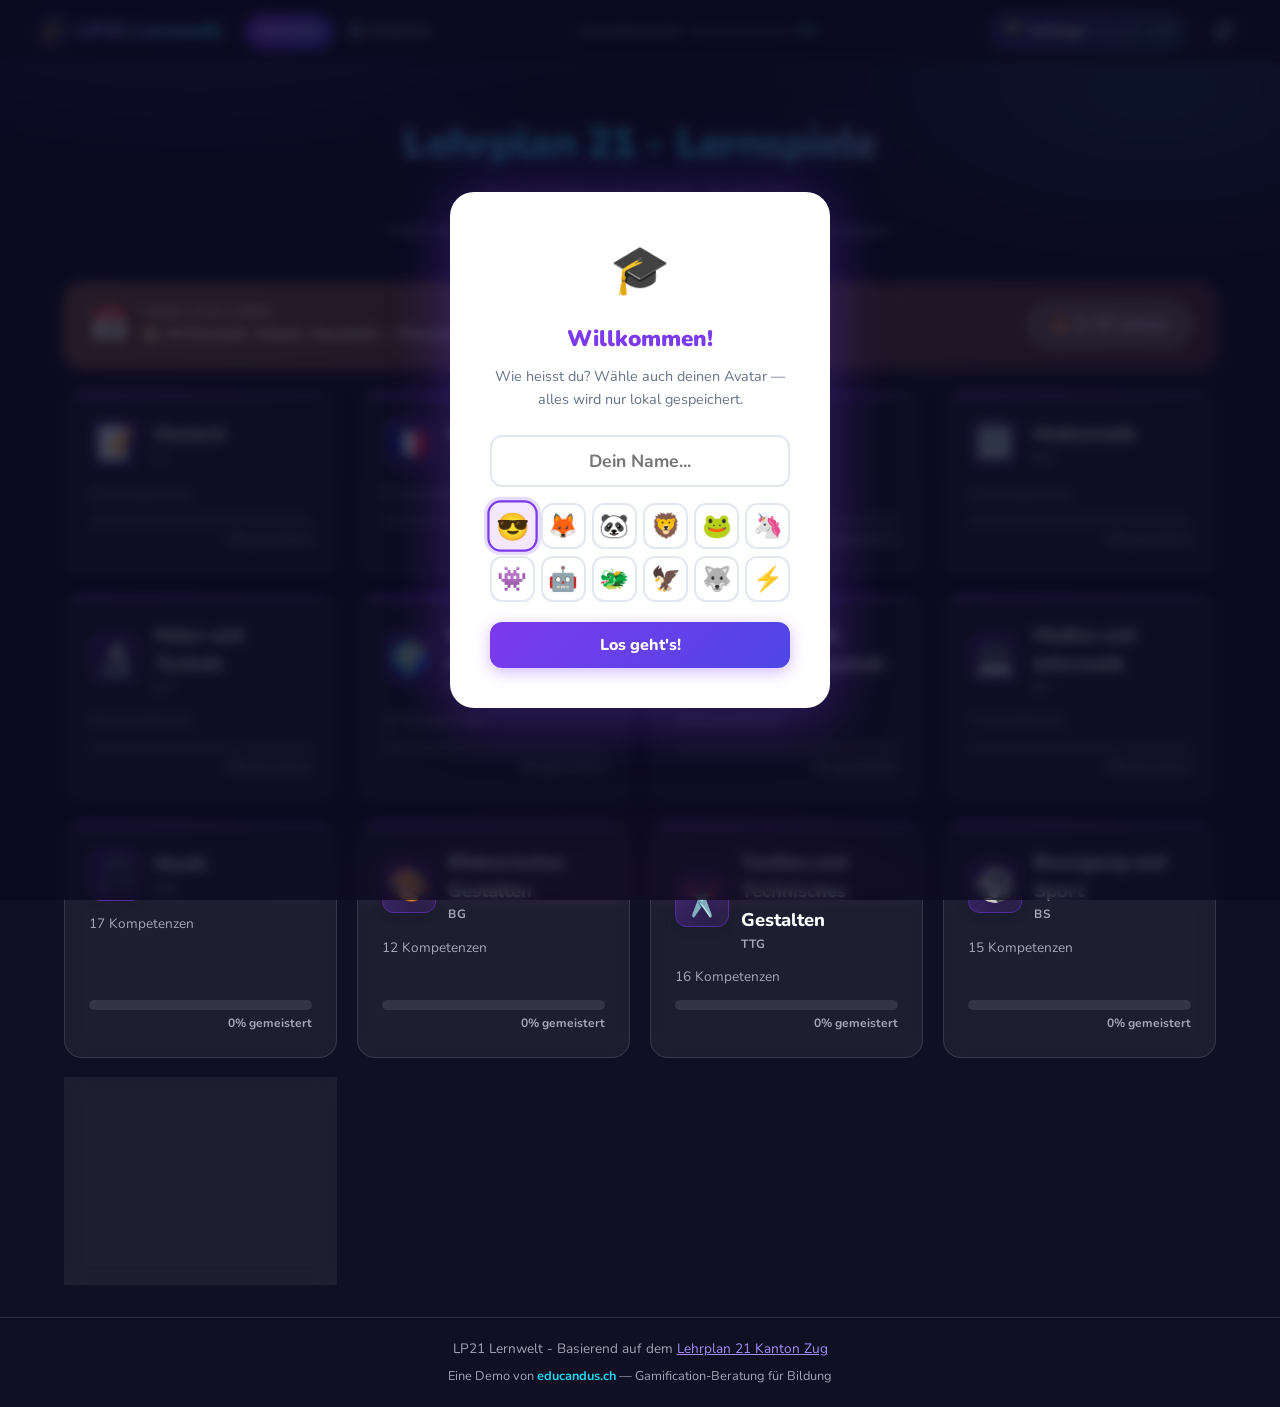
==== commit 3133cf33: "Gamification-Verbesserungen nach Schell-Linsen-Analyse Interest Curve: - Quiz: letzte Frage ist Fina" ====
--- a/pages/fach.html
+++ b/pages/fach.html
@@ -129,7 +129,11 @@
             document.documentElement.style.setProperty('--fach-farbe', fach.farbe);
             DOM.$('#fachIcon').textContent = fach.icon;
             DOM.$('#fachName').textContent = fach.name;
-            DOM.$('#fachDesc').textContent = `${fach.kuerzel} - Zyklus 3`;
+            const story = typeof Story !== 'undefined' ? Story.getFach(fach.id) : null;
+            DOM.$('#fachDesc').textContent = story
+                ? `${story.region} — «${story.tagline}»`
+                : `${fach.kuerzel} - Zyklus 3`;
+            if (story) DOM.$('#fachDesc').title = story.intro;
             DOM.$('#breadcrumbFach').textContent = fach.name;
             DOM.$('#fachHeader').style.borderColor = fach.farbe;
         }
--- a/css/main.css
+++ b/css/main.css
@@ -755,6 +755,36 @@
     box-shadow: 0 0 0 4px rgba(124, 58, 237, 0.15);
 }
 
+.avatar-grid {
+    display: grid;
+    grid-template-columns: repeat(6, 1fr);
+    gap: 0.4rem;
+    margin-bottom: 1.25rem;
+}
+
+.avatar-option {
+    font-size: 1.5rem;
+    padding: 0.35rem 0;
+    border-radius: 12px;
+    border: 2px solid #e2e8f0;
+    background: white;
+    cursor: pointer;
+    transition: all 0.15s ease;
+    line-height: 1.3;
+}
+
+.avatar-option:hover {
+    border-color: var(--primary-light);
+    transform: scale(1.12);
+}
+
+.avatar-option.selected {
+    border-color: var(--primary);
+    background: #f3e8ff;
+    transform: scale(1.12);
+    box-shadow: 0 0 0 3px rgba(124, 58, 237, 0.18);
+}
+
 .name-modal-btn {
     width: 100%;
     padding: 0.75rem;
